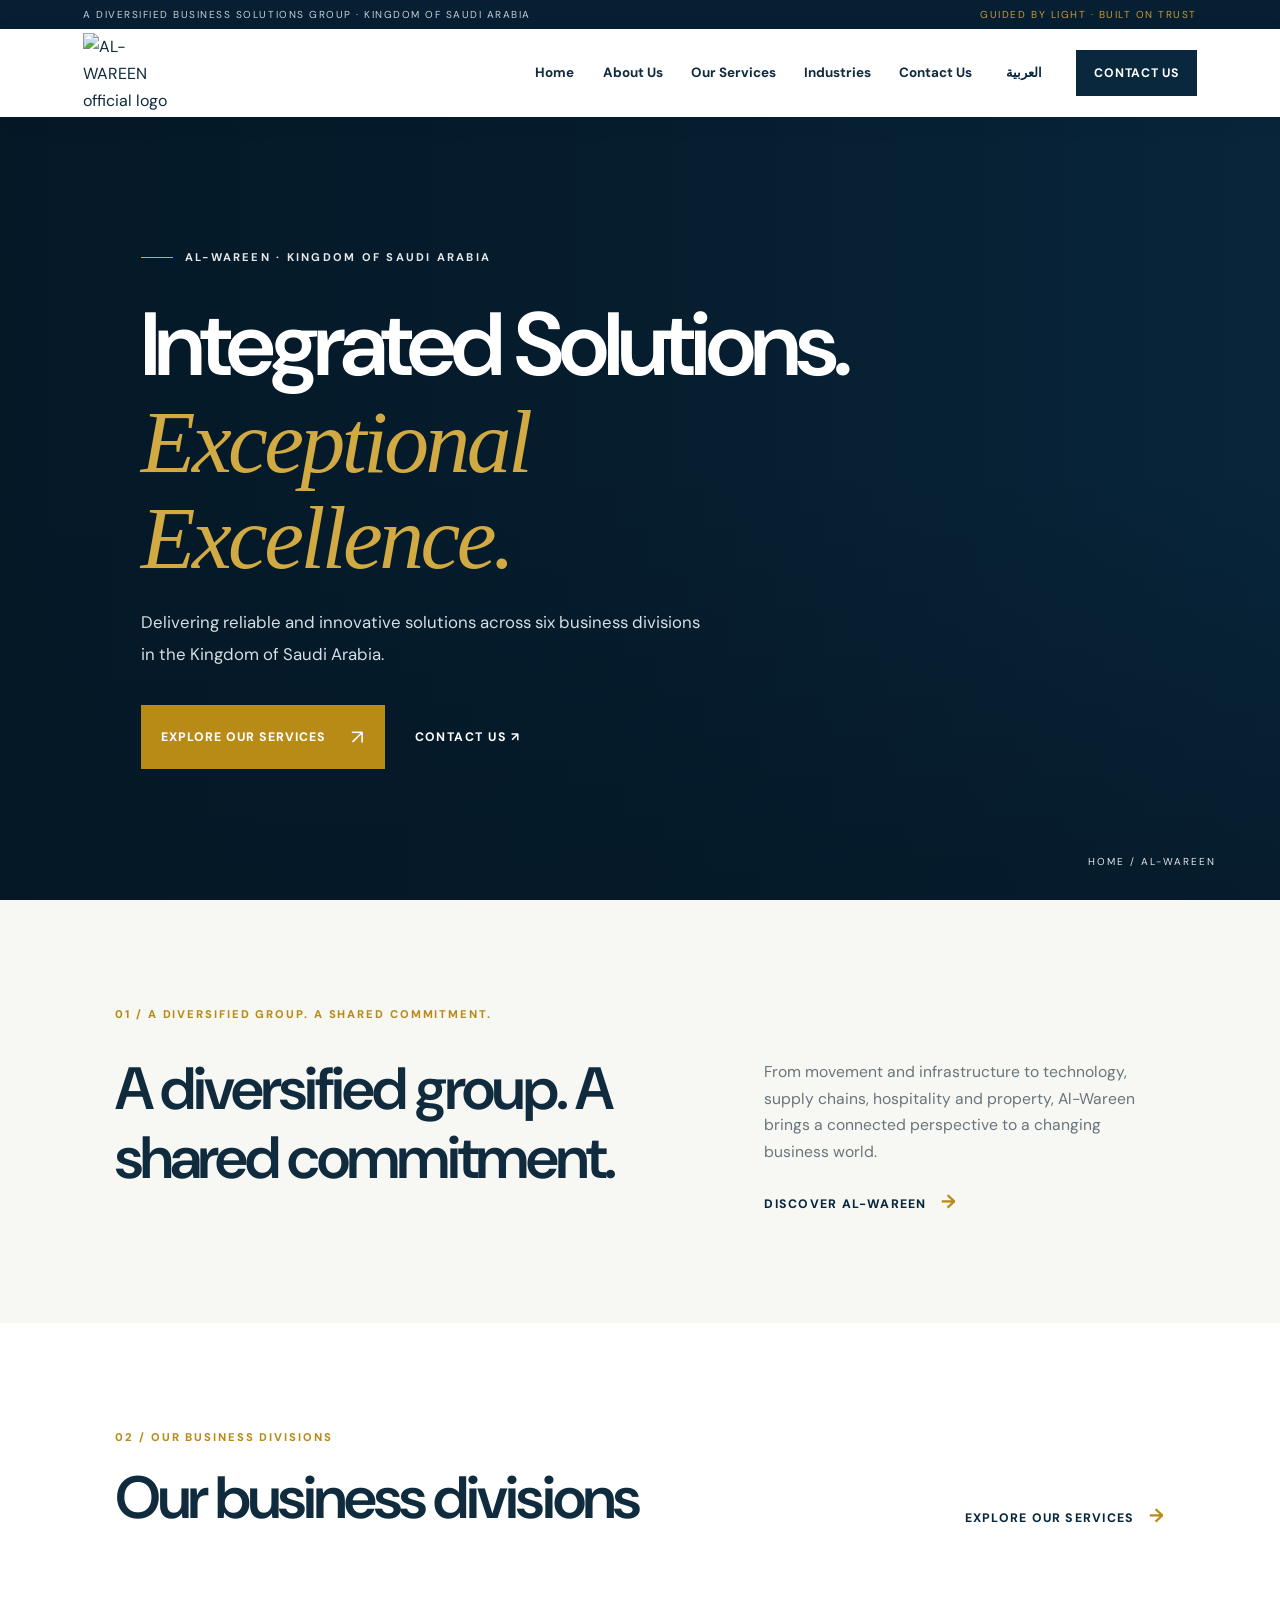
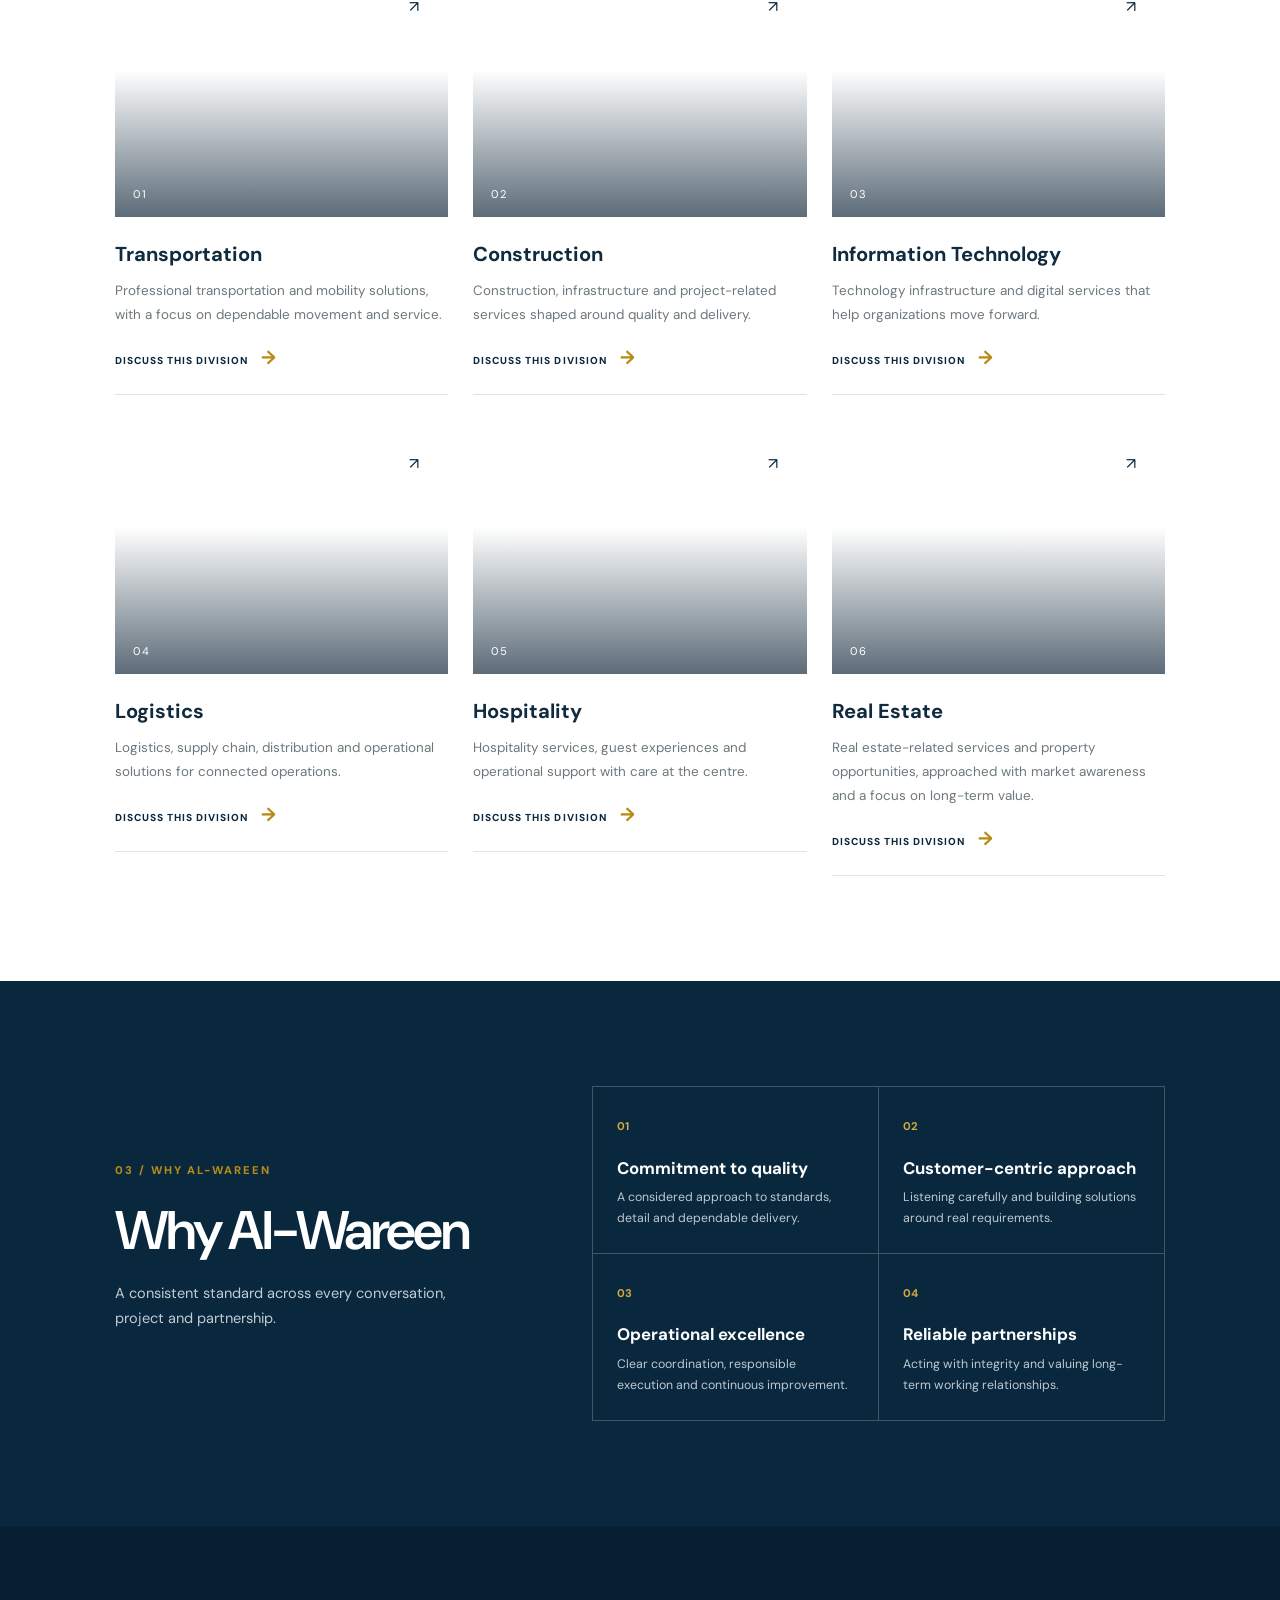
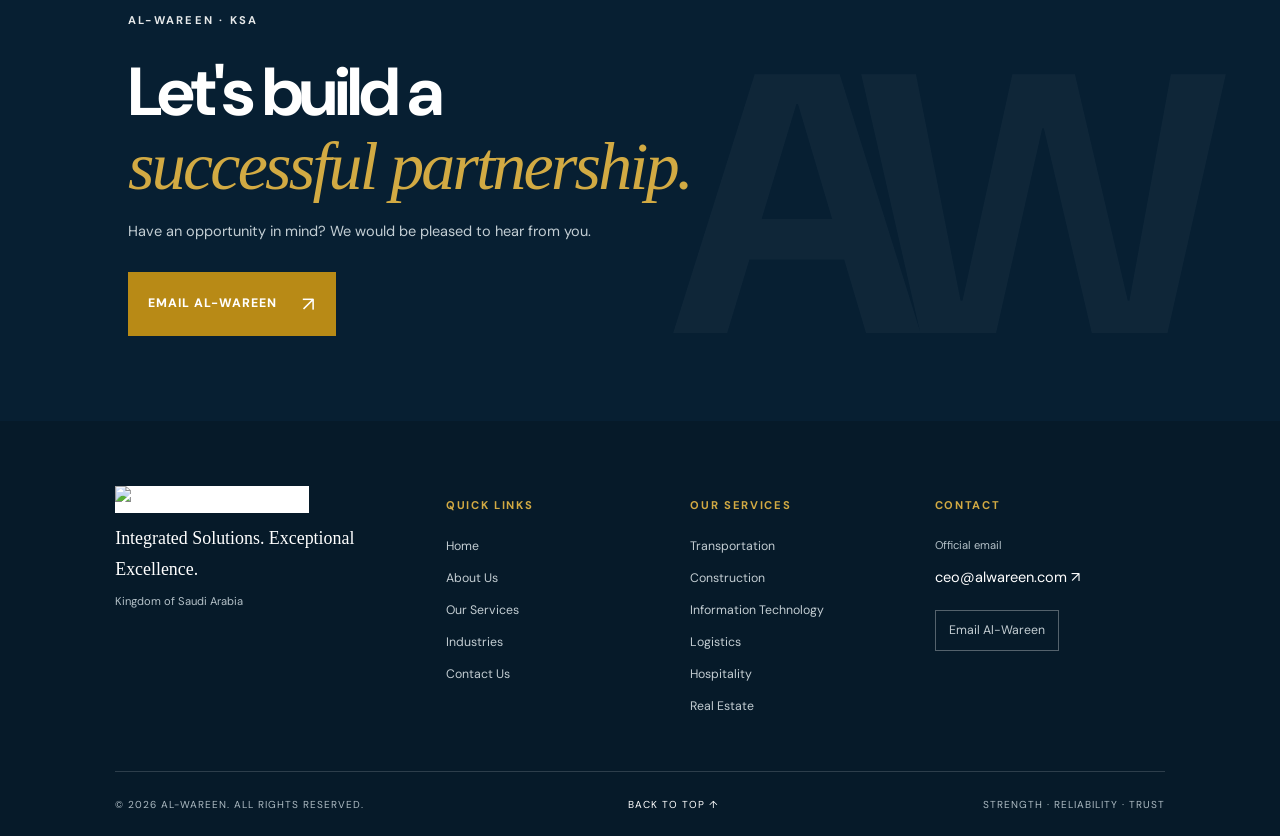
==== index.html @ acf9720a "files added" ====
<!doctype html><html lang="en" dir="ltr"><head><meta charset="utf-8"><meta name="viewport" content="width=device-width, initial-scale=1"><meta name="theme-color" content="#071f32"><meta name="description" content="A diversified Saudi business group connecting six service divisions through a commitment to trust, quality and thoughtful delivery."><title>AL-WAREEN | Integrated Solutions. Exceptional Excellence.</title><link rel="icon" href="assets/favicon.jpeg"><link rel="preconnect" href="https://fonts.googleapis.com"><link rel="preconnect" href="https://fonts.gstatic.com" crossorigin><link href="https://fonts.googleapis.com/css2?family=DM+Sans:wght@400;500;600;700;800&family=Manrope:wght@400;500;600;700;800&family=Noto+Sans+Arabic:wght@400;500;600;700;800&display=swap" rel="stylesheet"><link rel="stylesheet" href="styles.css"></head><body id="top"><div class="topline"><span data-t="tag"></span><span class="topline-right">GUIDED BY LIGHT · BUILT ON TRUST</span></div>
<header class="header"><a class="logo" href="index.html"><img src="assets/al-wareen-logo.jpeg" alt="AL-WAREEN official logo"></a>
<button class="hamburger" aria-label="Open menu" aria-expanded="false"><i></i><i></i><i></i></button>
<nav class="nav"><a href="index.html" data-t="home"></a><a href="about.html" data-t="about"></a><a href="services.html" data-t="services"></a><a href="industries.html" data-t="industries"></a><a href="contact.html" data-t="contact"></a><button class="lang"></button><a class="nav-button" href="mailto:ceo@alwareen.com" data-t="contactCta"></a></nav></header><main><section class="page-hero " style="--hero:url('https://www.abf.sa/media/a2e71f33-b5da-4e7d-829c-e1b1eebade3c.jpg')"><div class="hero-inner"><div class="eyebrow"><i></i><span data-t="eyebrow"></span></div><h1 data-t="homeTitle"></h1><p data-t="homeSub"></p><div class="hero-actions"><a class="gold-button" href="services.html"><span data-t="explore"></span><b>↗</b></a><a class="hero-link" href="mailto:ceo@alwareen.com"><span data-t="contact"></span> ↗</a></div></div><div class="hero-index">HOME / AL-WAREEN</div></section><section class="home-intro section"><div class="kicker">01 / <span data-t="homeIntro"></span></div><div class="intro-layout"><h2 data-t="homeIntro"></h2><div><p data-t="homeIntroText"></p><a class="inline-link" href="about.html"><span data-t="learn"></span> <b>→</b></a></div></div></section><section class="home-services section"><div class="section-head"><div><div class="kicker">02 / <span data-t="divisions"></span></div><h2 data-t="divisions"></h2></div><a class="inline-link" href="services.html"><span data-t="explore"></span> <b>→</b></a></div><div class="service-grid"><article class="service-card reveal" id="transportation"><div class="service-image" style="background-image:url('https://images.unsplash.com/photo-1519003722824-194d4455a60c?auto=format&fit=crop&w=900&q=85')"><span>01</span><a href="mailto:ceo@alwareen.com?subject=transport%20Inquiry">↗</a></div><div class="service-copy"><h3 data-t="transport"></h3><p data-t="transportText"></p><a class="inline-link" href="mailto:ceo@alwareen.com?subject=transport%20Inquiry"><span data-t="inquiry"></span> <b>→</b></a></div></article><article class="service-card reveal" id="construction"><div class="service-image" style="background-image:url('https://images.unsplash.com/photo-1504307651254-35680f356dfd?auto=format&fit=crop&w=900&q=85')"><span>02</span><a href="mailto:ceo@alwareen.com?subject=construction%20Inquiry">↗</a></div><div class="service-copy"><h3 data-t="construction"></h3><p data-t="constructionText"></p><a class="inline-link" href="mailto:ceo@alwareen.com?subject=construction%20Inquiry"><span data-t="inquiry"></span> <b>→</b></a></div></article><article class="service-card reveal" id="it"><div class="service-image" style="background-image:url('https://images.unsplash.com/photo-1518770660439-4636190af475?auto=format&fit=crop&w=900&q=85')"><span>03</span><a href="mailto:ceo@alwareen.com?subject=it%20Inquiry">↗</a></div><div class="service-copy"><h3 data-t="it"></h3><p data-t="itText"></p><a class="inline-link" href="mailto:ceo@alwareen.com?subject=it%20Inquiry"><span data-t="inquiry"></span> <b>→</b></a></div></article><article class="service-card reveal" id="logistics"><div class="service-image" style="background-image:url('https://images.unsplash.com/photo-1586528116311-ad8dd3c8310d?auto=format&fit=crop&w=900&q=85')"><span>04</span><a href="mailto:ceo@alwareen.com?subject=logistics%20Inquiry">↗</a></div><div class="service-copy"><h3 data-t="logistics"></h3><p data-t="logisticsText"></p><a class="inline-link" href="mailto:ceo@alwareen.com?subject=logistics%20Inquiry"><span data-t="inquiry"></span> <b>→</b></a></div></article><article class="service-card reveal" id="hospitality"><div class="service-image" style="background-image:url('https://images.unsplash.com/photo-1566073771259-6a8506099945?auto=format&fit=crop&w=900&q=85')"><span>05</span><a href="mailto:ceo@alwareen.com?subject=hospitality%20Inquiry">↗</a></div><div class="service-copy"><h3 data-t="hospitality"></h3><p data-t="hospitalityText"></p><a class="inline-link" href="mailto:ceo@alwareen.com?subject=hospitality%20Inquiry"><span data-t="inquiry"></span> <b>→</b></a></div></article><article class="service-card reveal" id="realestate"><div class="service-image" style="background-image:url('https://images.unsplash.com/photo-1600607687939-ce8a6c25118c?auto=format&fit=crop&w=900&q=85')"><span>06</span><a href="mailto:ceo@alwareen.com?subject=realestate%20Inquiry">↗</a></div><div class="service-copy"><h3 data-t="realestate"></h3><p data-t="realestateText"></p><a class="inline-link" href="mailto:ceo@alwareen.com?subject=realestate%20Inquiry"><span data-t="inquiry"></span> <b>→</b></a></div></article></div></section><section class="why section"><div><div class="kicker">03 / <span data-t="why"></span></div><h2 data-t="why"></h2><p data-t="whySub"></p></div><div class="why-grid"><article><b>01</b><h3 data-t="quality"></h3><p data-t="qualityText"></p></article><article><b>02</b><h3 data-t="customer"></h3><p data-t="customerText"></p></article><article><b>03</b><h3 data-t="excellence"></h3><p data-t="excellenceText"></p></article><article><b>04</b><h3 data-t="reliability"></h3><p data-t="reliabilityText"></p></article></div></section></main><section class="closing"><div><span class="eyebrow">AL-WAREEN · KSA</span><h2 data-t="ctaTitle"></h2><p data-t="ctaSub"></p><a class="gold-button" href="mailto:ceo@alwareen.com"><span data-t="email"></span><b>↗</b></a></div></section>
<footer class="footer"><div class="footer-grid"><div class="foot-brand"><img src="assets/al-wareen-logo.jpeg" alt="AL-WAREEN official logo"><p data-t="footerTag"></p><small data-t="country"></small></div><div><h4 data-t="quick"></h4><a href="index.html" data-t="home"></a><a href="about.html" data-t="about"></a><a href="services.html" data-t="services"></a><a href="industries.html" data-t="industries"></a><a href="contact.html" data-t="contact"></a></div><div><h4 data-t="ourServices"></h4><a href="services.html#transportation" data-t="transport"></a><a href="services.html#construction" data-t="construction"></a><a href="services.html#it" data-t="it"></a><a href="services.html#logistics" data-t="logistics"></a><a href="services.html#hospitality" data-t="hospitality"></a><a href="services.html#realestate" data-t="realestate"></a></div><div><h4 data-t="contactDetails"></h4><small data-t="official"></small><a class="foot-email" href="mailto:ceo@alwareen.com">ceo@alwareen.com ↗</a><a class="foot-mail-button" href="mailto:ceo@alwareen.com" data-t="email"></a></div></div><div class="copyright"><span>© 2026 AL-WAREEN. <span data-t="rights"></span></span><a href="#top" data-t="top"></a><span>STRENGTH · RELIABILITY · TRUST</span></div></footer><script src="script.js"></script></body></html>
---- styles.css ----
*{box-sizing:border-box}html{scroll-behavior:smooth;scroll-padding-top:100px}body{margin:0;background:#f7f7f4;color:#102b3d;font-family:"DM Sans","Manrope",Arial,sans-serif;line-height:1.7}a{text-decoration:none;color:inherit}.topline{height:29px;background:#071f32;color:#c5d0d6;padding:0 6.5%;display:flex;justify-content:space-between;align-items:center;font-size:10.08px;letter-spacing:.15em;text-transform:uppercase}.topline-right{color:#c49a38}.header{height:88px;padding:0 6.5%;display:flex;align-items:center;justify-content:space-between;background:#fff;position:sticky;top:0;z-index:50;box-shadow:0 4px 24px #08243a0b}.logo{width:91px;height:80px;display:flex;align-items:center}.logo img{width:100%;height:100%;object-fit:contain}.nav{display:flex;align-items:center;gap:clamp(15px,2.2vw,32px);font-size:13.44px;font-weight:700}.nav>a:not(.nav-button){transition:color .2s}.nav>a:hover{color:#b88a16}.lang{border:0;background:none;color:#09283e;font-weight:800;cursor:pointer}.nav-button{background:#09283e;color:#fff;padding:13px 18px;display:inline-block;font-size:12.32px;letter-spacing:.06em;text-transform:uppercase}.hamburger{display:none}.page-hero{min-height:670px;height:calc(100vh - 117px);max-height:830px;background:#09283e;position:relative;display:flex;align-items:center;color:white;overflow:hidden}.page-hero:before{content:"";position:absolute;inset:0;background-image:var(--hero);background-position:center;background-size:cover;transform:scale(1.02);animation:heroZoom 18s ease-in-out infinite alternate}.page-hero:after{content:"";position:absolute;inset:0;background:linear-gradient(90deg,rgba(4,23,37,.92),rgba(4,23,37,.66) 48%,rgba(4,23,37,.16)),linear-gradient(0deg,rgba(3,19,31,.5),transparent 55%)}.page-hero.compact{min-height:560px;height:68vh;max-height:680px}.hero-inner{position:relative;z-index:2;margin-left:clamp(28px,11vw,165px);width:min(770px,76%);padding:70px 0}.eyebrow{display:flex;align-items:center;gap:12px;color:#e5e8e9;font-size:11.2px;text-transform:uppercase;letter-spacing:.2em;font-weight:700}.eyebrow i{width:32px;height:1px;background:#d2aa43}.hero-inner h1{font-size:clamp(53.76px,7vw,98.56px);line-height:1.08;letter-spacing:-.055em;font-weight:600;margin:30px 0 20px}.hero-inner h1 em,.closing h2 em{font-family:Georgia,serif;color:#d2aa43;font-weight:400;letter-spacing:-.04em}.hero-inner>p{max-width:570px;color:#d5dfe4;font-size:16.8px;line-height:1.9}.hero-actions{display:flex;align-items:center;gap:30px;margin-top:34px}.gold-button{background:#b88a16;color:#fff;padding:15px 20px;min-width:200px;display:inline-flex;align-items:center;justify-content:space-between;gap:25px;font-size:12.32px;font-weight:800;letter-spacing:.08em;text-transform:uppercase;transition:.25s}.gold-button:hover{background:#d0a333;transform:translateY(-3px)}.gold-button b{font-size:20.16px;font-weight:400}.hero-link{color:#fff;font-size:12.32px;text-transform:uppercase;letter-spacing:.12em;font-weight:700}.hero-index{position:absolute;z-index:2;right:5%;bottom:30px;color:#e0e5e8;font-size:10.08px;letter-spacing:.2em}.section{padding:105px clamp(25px,9vw,140px)}.kicker{color:#b88a16;font-size:11.2px;text-transform:uppercase;letter-spacing:.17em;font-weight:800}.intro-layout{display:grid;grid-template-columns:1fr .75fr;gap:11%;align-items:start;margin-top:30px}.intro-layout h2,.section-head h2,.why h2,.commitment-copy h2,.markets-page>h2,.contact-message h2{font-size:clamp(40.32px,4.66vw,67.2px);line-height:1.16;letter-spacing:-.05em;font-weight:600;margin:0}.intro-layout p{font-size:15.68px;color:#69757c;margin:5px 0 20px}.inline-link{font-size:12.32px;text-transform:uppercase;letter-spacing:.1em;font-weight:800;color:#09283e}.inline-link b{color:#b88a16;padding-left:10px;font-size:19.04px}.home-intro{background:#f7f7f4}.home-intro .intro-layout h2{max-width:590px}.home-intro .intro-layout p{max-width:450px}.home-services{background:#fff}.section-head{display:flex;justify-content:space-between;align-items:end;gap:30px;margin-bottom:40px}.section-head h2{margin-top:16px}.section-head>p{max-width:380px;color:#6d777d;font-size:14.56px}.service-grid{display:grid;grid-template-columns:repeat(3,1fr);gap:34px 25px}.service-card{background:#fff;min-width:0;scroll-margin-top:120px}.service-image{height:245px;background-position:center;background-size:cover;position:relative;overflow:hidden}.service-image:after{content:"";position:absolute;inset:0;background:linear-gradient(0deg,#071f32a8,transparent 60%)}.service-image>span{position:absolute;z-index:1;left:18px;bottom:13px;color:#fff;font-size:11.2px;letter-spacing:.18em}.service-image>a{position:absolute;z-index:1;right:16px;top:16px;background:#fff;color:#09283e;width:36px;height:36px;display:grid;place-items:center;transition:.2s}.service-image>a:hover{background:#b88a16;color:#fff}.service-copy{padding:20px 0;border-bottom:1px solid #dfe3e3}.service-copy h3{font-size:20.16px;margin:0 0 7px}.service-copy p{font-size:13.44px;color:#6d777d;line-height:1.8;min-height:48px;margin:0 0 15px}.service-copy .inline-link{font-size:10.08px}.why{background:#09283e;color:#fff;display:grid;grid-template-columns:.8fr 1.2fr;gap:9%;align-items:center}.why h2{margin:20px 0;font-size:clamp(40.32px,4.24vw,60.48px)}.why>div:first-child>p{color:#c0ccd3;font-size:14.56px}.why-grid{display:grid;grid-template-columns:1fr 1fr;border-top:1px solid #ffffff38;border-left:1px solid #ffffff38}.why-grid article{padding:24px;border-right:1px solid #ffffff38;border-bottom:1px solid #ffffff38;min-height:160px}.why-grid b{font-size:11.2px;color:#d2aa43}.why-grid h3{font-size:16.8px;margin:15px 0 5px}.why-grid p{font-size:12.32px;color:#bdc9d0;margin:0}.about-overview{background:#f7f7f4}.about-overview .intro-layout{margin-bottom:55px}.about-panels{display:grid;grid-template-columns:repeat(3,1fr);gap:20px}.about-panels article{border-top:1px solid #d6dcdd;padding:22px 15px 10px 0}.about-panels span{color:#b88a16;font-size:12.32px}.about-panels h3{font-size:21.28px;margin:20px 0 8px}.about-panels p{color:#68747b;font-size:13.44px}.commitment{display:grid;grid-template-columns:1fr 1fr;min-height:460px;background:#09283e;color:#fff}.commitment-image{background:url("https://www.metalocus.es/sites/default/files/metalocus_rasem-badran_al-bujiri-development_01.jpg") center/cover}.commitment-copy{padding:80px clamp(30px,7vw,100px);align-self:center}.commitment-copy h2{margin:25px 0;font-size:50.4px}.commitment-copy>p{color:#c3ced4;font-size:15.68px}.services-page{background:#fff}.services-page .section-head>div h2{font-size:44.8px}.scope-note{font-size:12.32px;color:#758087;margin-top:30px;border-top:1px solid #e0e4e4;padding-top:16px}.markets-page{background:#f0f2ef}.markets-page>h2{margin-top:20px}.markets-sub{max-width:520px;color:#68747b;font-size:15.68px;margin:15px 0 40px}.market-grid{display:grid;grid-template-columns:repeat(3,1fr);border-top:1px solid #d5dcda;border-left:1px solid #d5dcda}.market-grid article{min-height:140px;padding:24px;display:grid;grid-template-columns:30px 1fr 20px;align-items:center;gap:12px;border-right:1px solid #d5dcda;border-bottom:1px solid #d5dcda;transition:background .2s}.market-grid article:hover{background:#fff}.market-grid span{color:#b88a16;font-size:11.2px}.market-grid b{font-size:15.68px}.market-grid i{font-style:normal;color:#b88a16;font-size:20.16px}.contact-page{display:grid;grid-template-columns:1fr .85fr;gap:10%;align-items:center;background:#f7f7f4}.contact-message h2{margin:25px 0;font-size:60.48px}.contact-message>p{max-width:510px;color:#6d777d;font-size:15.68px}.contact-card{border-left:1px solid #dfe3e3;padding:25px 0 25px 45px}.contact-card>span{font-size:11.2px;text-transform:uppercase;letter-spacing:.15em;color:#b88a16;font-weight:800}.contact-email{display:flex;justify-content:space-between;gap:10px;align-items:center;border-bottom:1px solid #dfe3e3;padding:17px 0;font-size:clamp(23.52px,2.65vw,34.72px);font-weight:700;letter-spacing:-.04em}.contact-email b{font-size:20.16px;color:#b88a16;font-weight:400}.contact-card>p{font-size:12.32px;color:#6d777d;margin:12px 0 22px}.mail-button{min-width:190px}.closing{background:#071f32;color:#fff;padding:85px clamp(25px,10vw,150px);position:relative;overflow:hidden}.closing:after{content:"AW";position:absolute;right:7%;bottom:-100px;font-size:369.6px;font-weight:800;letter-spacing:-.1em;color:#ffffff08;pointer-events:none}.closing>div{position:relative;z-index:1}.closing h2{font-size:clamp(44.8px,5.3vw,73.92px);line-height:1.1;letter-spacing:-.05em;margin:25px 0 15px}.closing p{color:#c3ced4;font-size:14.56px;margin-bottom:27px}.footer{background:#061a29;color:#fff;padding:65px clamp(25px,9vw,140px) 0}.footer-grid{display:grid;grid-template-columns:1.45fr 1fr 1fr 1.2fr;gap:5%;padding-bottom:55px}.foot-brand img{width:150px;height:150px;object-fit:contain;background:#fff}.foot-brand p{font-family:Georgia,serif;font-size:17.92px;margin:10px 0 2px}.foot-brand small,.footer-grid small{font-size:11.2px;color:#b5c2c9}.footer-grid>div:not(.foot-brand){display:flex;flex-direction:column;align-items:flex-start;gap:11px;padding-top:10px}.footer-grid h4{font-size:11.2px;color:#d2aa43;letter-spacing:.15em;text-transform:uppercase;margin:0 0 10px}.footer-grid a{font-size:12.32px;color:#c3cdd2}.footer-grid a:hover{color:#fff}.footer-grid .foot-email{font-size:14.56px;color:#fff}.foot-mail-button{border:1px solid #ffffff50;padding:9px 13px;margin-top:8px}.copyright{min-height:65px;border-top:1px solid #ffffff28;display:flex;align-items:center;justify-content:space-between;gap:20px;font-size:10.08px;color:#adbbc3;letter-spacing:.1em;text-transform:uppercase}.copyright a{color:#fff}.reveal{opacity:0;transform:translateY(18px);transition:.7s}.reveal.visible{opacity:1;transform:none}@keyframes heroZoom{from{transform:scale(1.02)}to{transform:scale(1.08)}}html[dir=rtl] body{font-family:"Noto Sans Arabic","DM Sans",sans-serif}html[dir=rtl] .hero-inner{margin-left:0;margin-right:clamp(28px,11vw,165px)}html[dir=rtl] .page-hero:after{background:linear-gradient(270deg,rgba(4,23,37,.92),rgba(4,23,37,.66) 48%,rgba(4,23,37,.16)),linear-gradient(0deg,rgba(3,19,31,.5),transparent 55%)}html[dir=rtl] .hero-index{right:auto;left:5%}html[dir=rtl] .contact-card{border-left:0;border-right:1px solid #dfe3e3;padding:25px 45px 25px 0}html[dir=rtl] .gold-button b{transform:scaleX(-1)}html[dir=rtl] .inline-link b{display:inline-block;transform:scaleX(-1);padding:0 10px 0 0}
@media(max-width:900px){.header{height:78px}.nav{gap:13px;font-size:11.2px}.nav-button{padding:10px 12px}.logo{height:72px;width:82px}.section{padding:80px 7vw}.service-image{height:200px}.footer-grid{grid-template-columns:1.2fr 1fr 1fr;row-gap:30px}.footer-grid>div:last-child{grid-column:2/4}}
@media(max-width:680px){.topline{font-size:8.96px;letter-spacing:.08em}.topline-right{display:none}.header{height:70px;padding:0 22px}.logo{height:65px;width:75px}.hamburger{display:flex;flex-direction:column;gap:5px;background:none;border:0;padding:10px}.hamburger i{width:23px;height:2px;background:#09283e}.nav{display:none;position:absolute;top:70px;left:0;right:0;background:#fff;padding:18px 25px 25px;box-shadow:0 15px 25px #071f3220;align-items:stretch;flex-direction:column;gap:0}.nav.open{display:flex}.nav>a:not(.nav-button),.lang{padding:12px 0;border-bottom:1px solid #e1e5e5;text-align:start}.nav-button{margin-top:15px;text-align:center}.page-hero{height:650px;min-height:0;max-height:none}.page-hero.compact{height:520px;min-height:0}.hero-inner{margin:0 25px;width:auto;padding:60px 0}.hero-inner h1{font-size:clamp(48.16px,12.72vw,68.32px)}.hero-inner>p{font-size:14.56px}.hero-index{right:25px;bottom:20px;font-size:8.96px}.hero-actions{gap:18px;flex-wrap:wrap}.section{padding:70px 25px}.intro-layout,.why,.contact-page{grid-template-columns:1fr;gap:25px}.intro-layout h2,.section-head h2,.why h2,.markets-page>h2{font-size:44.8px}.section-head{display:block}.section-head>p{margin-top:15px}.service-grid{grid-template-columns:1fr;gap:28px}.service-image{height:245px}.service-copy p{min-height:0}.why-grid{grid-template-columns:1fr 1fr}.why-grid article{padding:17px;min-height:160px}.about-panels{grid-template-columns:1fr;gap:10px}.about-panels article{padding:18px 0}.commitment{grid-template-columns:1fr}.commitment-image{min-height:300px}.commitment-copy{padding:55px 25px}.commitment-copy h2{font-size:43.68px}.market-grid{grid-template-columns:1fr 1fr}.market-grid article{min-height:115px;padding:15px 12px;grid-template-columns:22px 1fr 15px;gap:7px}.market-grid b{font-size:12.32px}.contact-message h2{font-size:48.16px}.contact-card{border:0;border-top:1px solid #dfe3e3;padding:25px 0 0}.contact-email{font-size:24.64px}.closing{padding:65px 25px}.closing h2{font-size:51.52px}.footer{padding:50px 25px 0}.footer-grid{grid-template-columns:1fr 1fr;gap:30px 20px}.foot-brand{grid-column:1/3}.foot-brand img{width:135px;height:135px}.footer-grid>div:last-child{grid-column:auto}.copyright{padding:18px 0;flex-wrap:wrap;font-size:8.96px}.copyright span:last-child{width:100%}html[dir=rtl] .hero-inner{margin:0 25px}html[dir=rtl] .contact-card{border:0;border-top:1px solid #dfe3e3;padding:25px 0 0}}
@media(prefers-reduced-motion:reduce){html{scroll-behavior:auto}*,*:before,*:after{animation-duration:.01ms!important;transition-duration:.01ms!important}}

.ceo-section{position:relative;overflow:hidden;background:#fff;padding:100px clamp(25px,9vw,140px);display:grid;grid-template-columns:110px minmax(0,850px);gap:35px;align-items:start}
.ceo-mark{font-family:Georgia,serif;font-size:150px;line-height:.8;color:#d2aa43;opacity:.9}
.ceo-content h2{font-size:clamp(34px,4vw,54px);line-height:1.16;letter-spacing:-.045em;margin:20px 0 24px;color:#102b3d}
.ceo-content>p{font-size:16px;line-height:2;color:#65727a;max-width:850px}
.ceo-signature{display:flex;flex-direction:column;gap:4px;border-top:1px solid #dfe3e3;padding-top:20px;margin-top:32px;max-width:390px}
.ceo-signature strong{font-size:18px;color:#09283e}
.ceo-signature span{font-size:13px;color:#b88a16;font-weight:800;letter-spacing:.08em;text-transform:uppercase}
html[dir=rtl] .ceo-section{grid-template-columns:minmax(0,850px) 110px}
html[dir=rtl] .ceo-mark{grid-column:2;grid-row:1}
html[dir=rtl] .ceo-content{grid-column:1;grid-row:1}
@media(max-width:680px){.ceo-section{grid-template-columns:1fr;gap:10px;padding:70px 25px}.ceo-mark{font-size:90px}.ceo-content h2{font-size:38px}html[dir=rtl] .ceo-section{grid-template-columns:1fr}html[dir=rtl] .ceo-mark,html[dir=rtl] .ceo-content{grid-column:1;grid-row:auto}}

/* CEO portrait paired with the CEO message */
.ceo-section{display:grid;grid-template-columns:minmax(260px,390px) minmax(0,1fr);gap:clamp(32px,6vw,86px);align-items:center}
.ceo-photo-wrap{position:relative;max-width:390px;width:100%;aspect-ratio:4/5;overflow:hidden;border-radius:4px;background:#e9edf0;box-shadow:18px 18px 0 rgba(194,151,45,.16)}
.ceo-photo{display:block;width:100%;height:100%;object-fit:cover;object-position:center 34%}
.ceo-content{max-width:820px}
.ceo-content .kicker{margin-bottom:16px}
.ceo-content h2{margin-top:14px}
.ceo-mark{display:none}
html[dir=rtl] .ceo-section{grid-template-columns:minmax(0,1fr) minmax(260px,390px)}
html[dir=rtl] .ceo-photo-wrap{grid-column:2;grid-row:1}
html[dir=rtl] .ceo-content{grid-column:1;grid-row:1}
@media(max-width:760px){
 .ceo-section{grid-template-columns:1fr;gap:34px}
 .ceo-photo-wrap{max-width:340px;aspect-ratio:1/1;margin-inline:auto}
 .ceo-content{max-width:none}
 html[dir=rtl] .ceo-section{grid-template-columns:1fr}
 html[dir=rtl] .ceo-photo-wrap,html[dir=rtl] .ceo-content{grid-column:1;grid-row:auto}
}
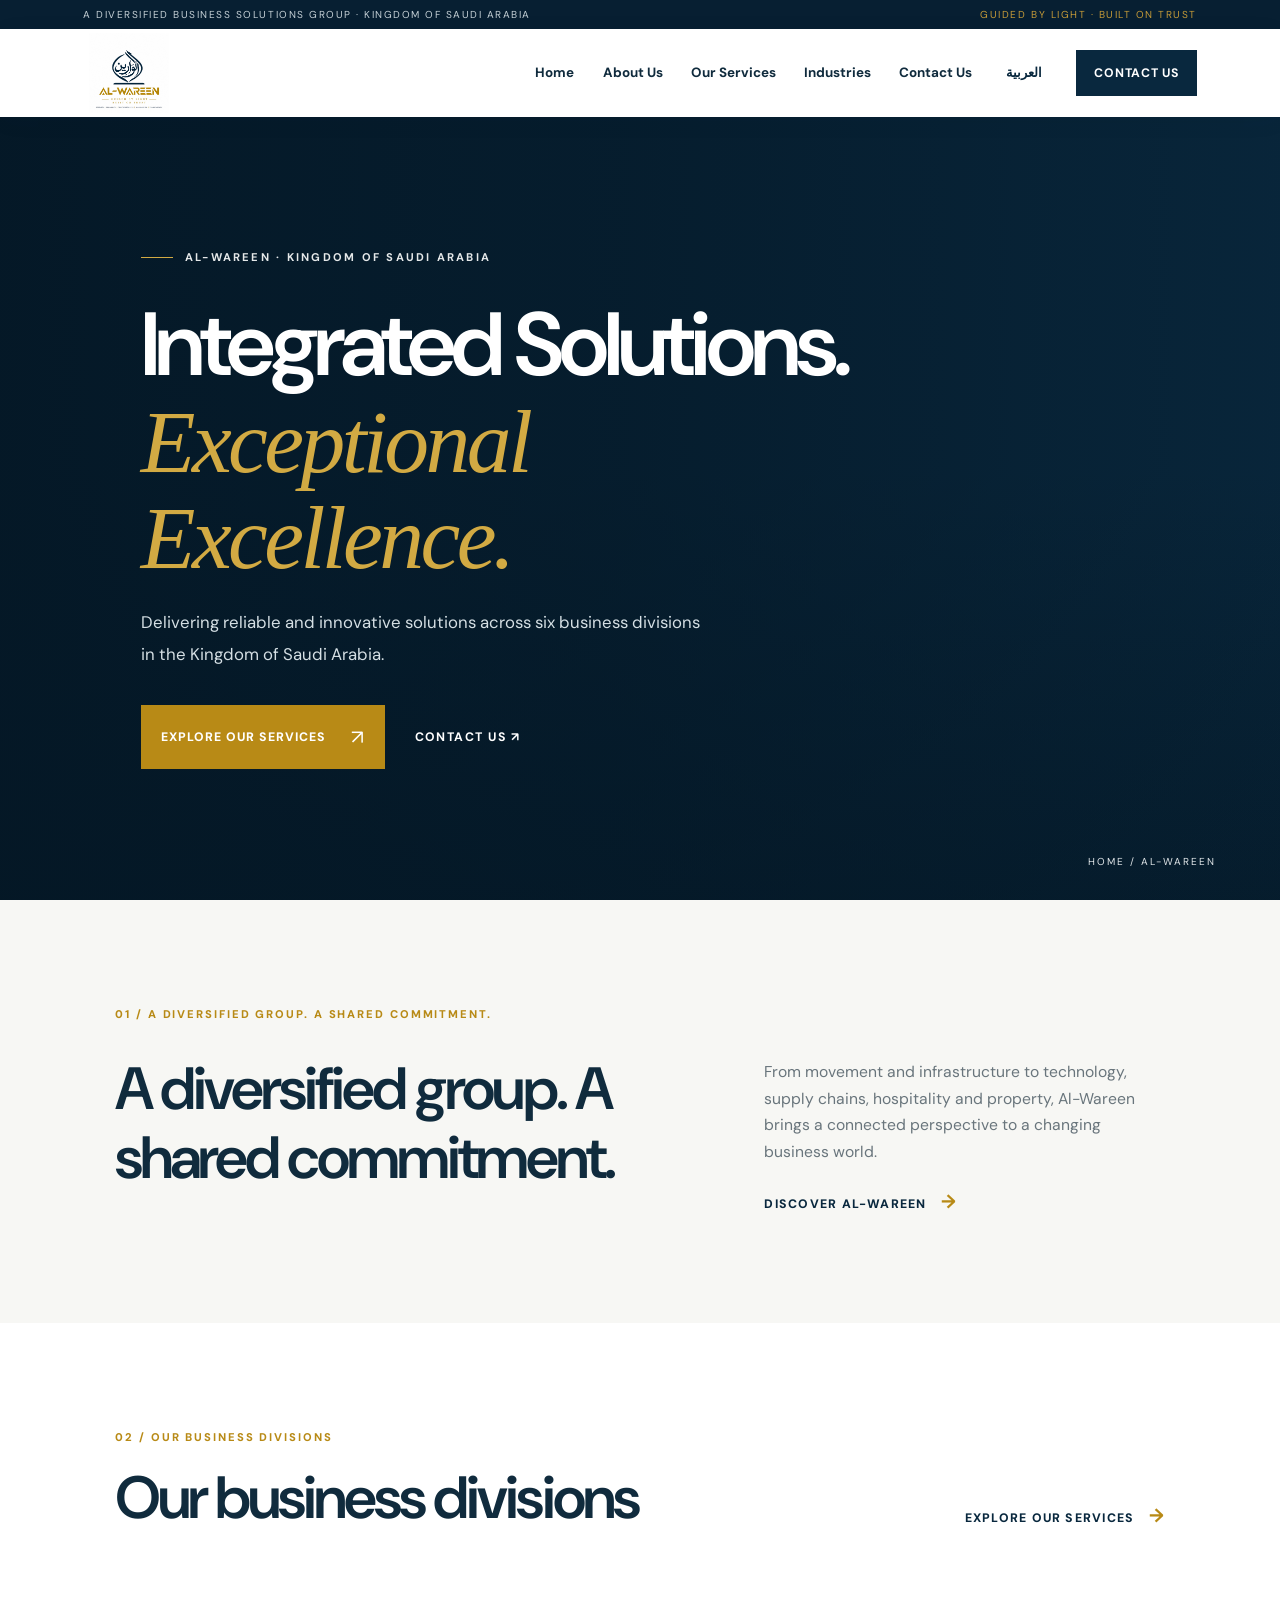
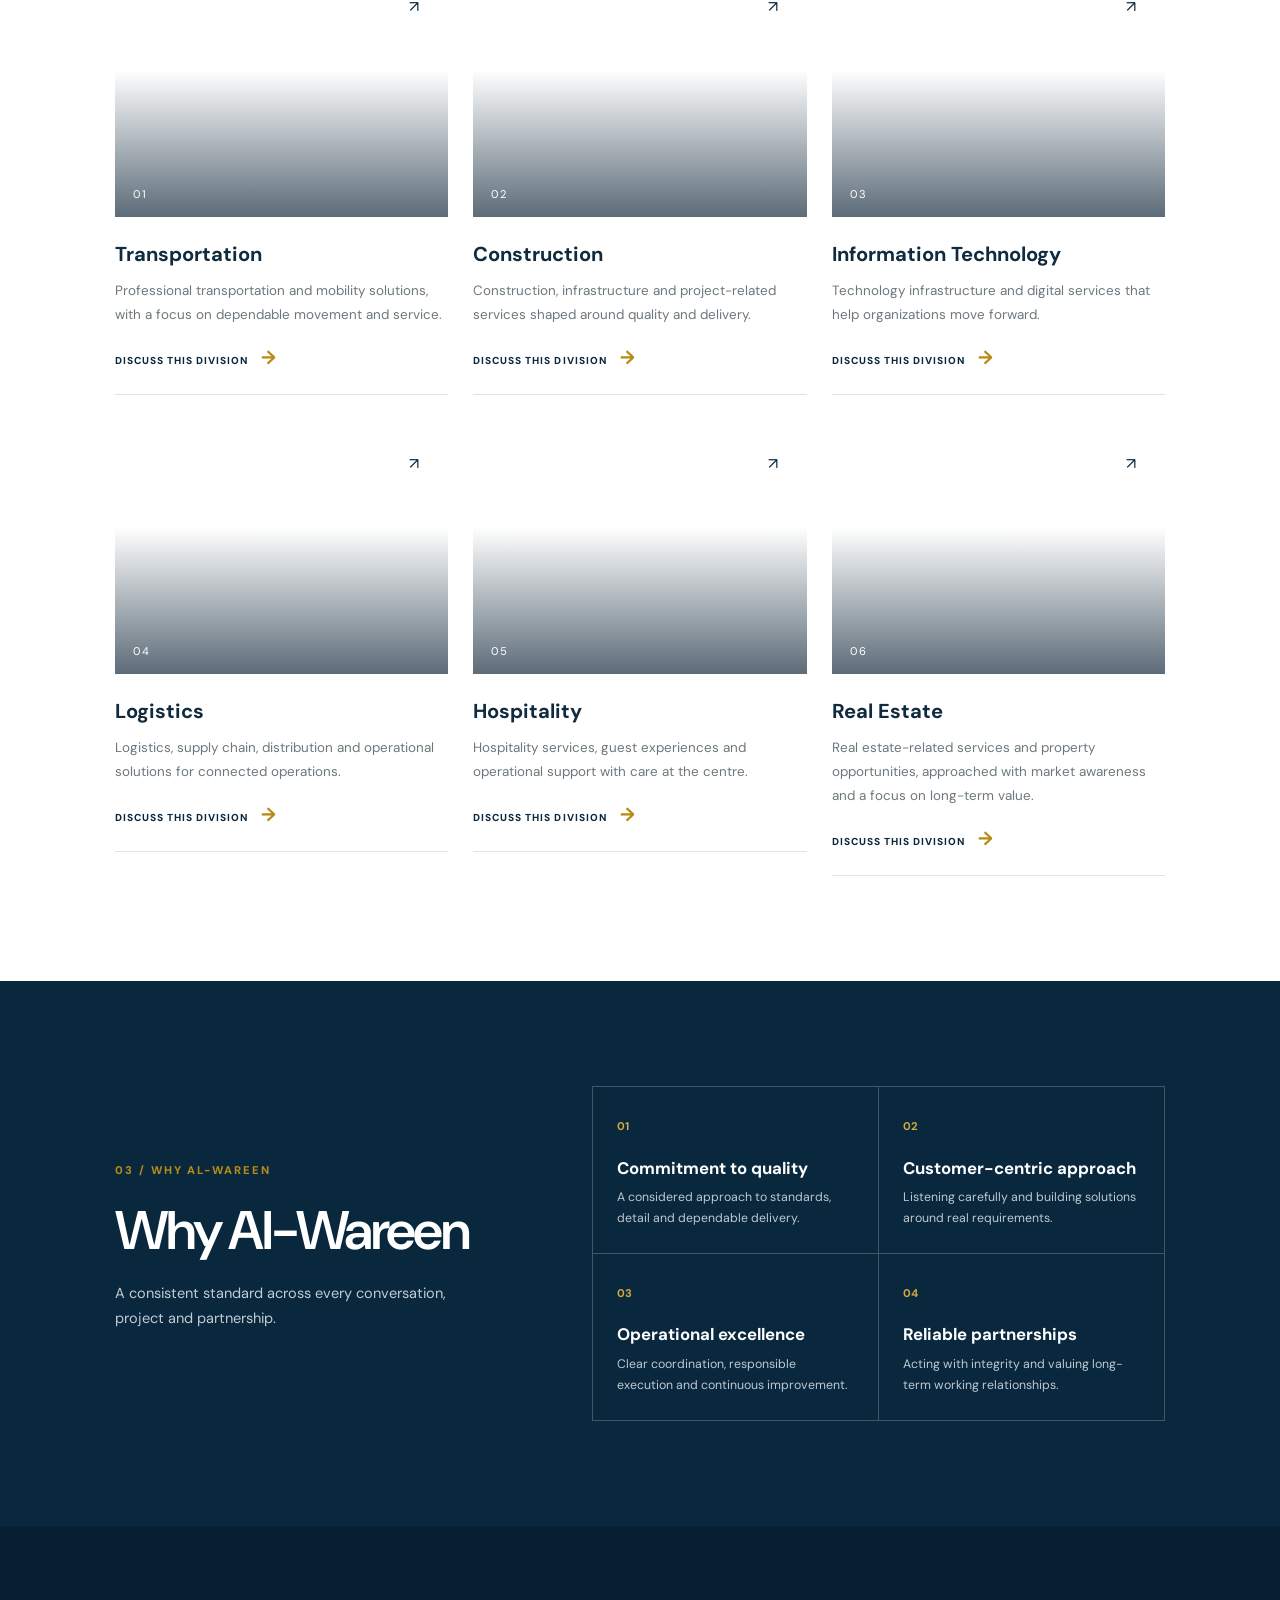
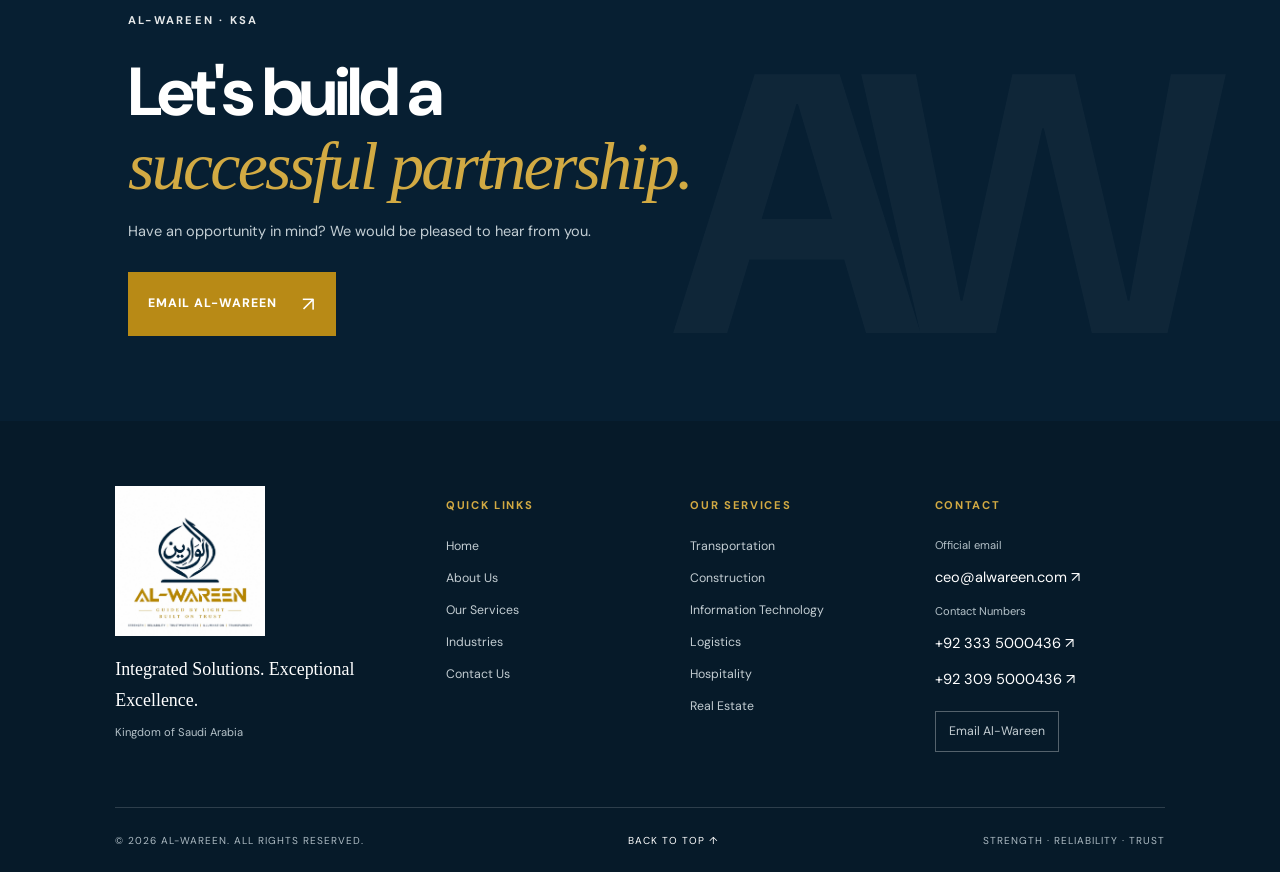
==== commit 0d652c8d: "Update index.html" ====
--- a/index.html
+++ b/index.html
@@ -1,5 +1,385 @@
-<!doctype html><html lang="en" dir="ltr"><head><meta charset="utf-8"><meta name="viewport" content="width=device-width, initial-scale=1"><meta name="theme-color" content="#071f32"><meta name="description" content="A diversified Saudi business group connecting six service divisions through a commitment to trust, quality and thoughtful delivery."><title>AL-WAREEN | Integrated Solutions. Exceptional Excellence.</title><link rel="icon" href="assets/favicon.jpeg"><link rel="preconnect" href="https://fonts.googleapis.com"><link rel="preconnect" href="https://fonts.gstatic.com" crossorigin><link href="https://fonts.googleapis.com/css2?family=DM+Sans:wght@400;500;600;700;800&family=Manrope:wght@400;500;600;700;800&family=Noto+Sans+Arabic:wght@400;500;600;700;800&display=swap" rel="stylesheet"><link rel="stylesheet" href="styles.css"></head><body id="top"><div class="topline"><span data-t="tag"></span><span class="topline-right">GUIDED BY LIGHT · BUILT ON TRUST</span></div>
-<header class="header"><a class="logo" href="index.html"><img src="assets/al-wareen-logo.jpeg" alt="AL-WAREEN official logo"></a>
-<button class="hamburger" aria-label="Open menu" aria-expanded="false"><i></i><i></i><i></i></button>
-<nav class="nav"><a href="index.html" data-t="home"></a><a href="about.html" data-t="about"></a><a href="services.html" data-t="services"></a><a href="industries.html" data-t="industries"></a><a href="contact.html" data-t="contact"></a><button class="lang"></button><a class="nav-button" href="mailto:ceo@alwareen.com" data-t="contactCta"></a></nav></header><main><section class="page-hero " style="--hero:url('https://www.abf.sa/media/a2e71f33-b5da-4e7d-829c-e1b1eebade3c.jpg')"><div class="hero-inner"><div class="eyebrow"><i></i><span data-t="eyebrow"></span></div><h1 data-t="homeTitle"></h1><p data-t="homeSub"></p><div class="hero-actions"><a class="gold-button" href="services.html"><span data-t="explore"></span><b>↗</b></a><a class="hero-link" href="mailto:ceo@alwareen.com"><span data-t="contact"></span> ↗</a></div></div><div class="hero-index">HOME / AL-WAREEN</div></section><section class="home-intro section"><div class="kicker">01 / <span data-t="homeIntro"></span></div><div class="intro-layout"><h2 data-t="homeIntro"></h2><div><p data-t="homeIntroText"></p><a class="inline-link" href="about.html"><span data-t="learn"></span> <b>→</b></a></div></div></section><section class="home-services section"><div class="section-head"><div><div class="kicker">02 / <span data-t="divisions"></span></div><h2 data-t="divisions"></h2></div><a class="inline-link" href="services.html"><span data-t="explore"></span> <b>→</b></a></div><div class="service-grid"><article class="service-card reveal" id="transportation"><div class="service-image" style="background-image:url('https://images.unsplash.com/photo-1519003722824-194d4455a60c?auto=format&fit=crop&w=900&q=85')"><span>01</span><a href="mailto:ceo@alwareen.com?subject=transport%20Inquiry">↗</a></div><div class="service-copy"><h3 data-t="transport"></h3><p data-t="transportText"></p><a class="inline-link" href="mailto:ceo@alwareen.com?subject=transport%20Inquiry"><span data-t="inquiry"></span> <b>→</b></a></div></article><article class="service-card reveal" id="construction"><div class="service-image" style="background-image:url('https://images.unsplash.com/photo-1504307651254-35680f356dfd?auto=format&fit=crop&w=900&q=85')"><span>02</span><a href="mailto:ceo@alwareen.com?subject=construction%20Inquiry">↗</a></div><div class="service-copy"><h3 data-t="construction"></h3><p data-t="constructionText"></p><a class="inline-link" href="mailto:ceo@alwareen.com?subject=construction%20Inquiry"><span data-t="inquiry"></span> <b>→</b></a></div></article><article class="service-card reveal" id="it"><div class="service-image" style="background-image:url('https://images.unsplash.com/photo-1518770660439-4636190af475?auto=format&fit=crop&w=900&q=85')"><span>03</span><a href="mailto:ceo@alwareen.com?subject=it%20Inquiry">↗</a></div><div class="service-copy"><h3 data-t="it"></h3><p data-t="itText"></p><a class="inline-link" href="mailto:ceo@alwareen.com?subject=it%20Inquiry"><span data-t="inquiry"></span> <b>→</b></a></div></article><article class="service-card reveal" id="logistics"><div class="service-image" style="background-image:url('https://images.unsplash.com/photo-1586528116311-ad8dd3c8310d?auto=format&fit=crop&w=900&q=85')"><span>04</span><a href="mailto:ceo@alwareen.com?subject=logistics%20Inquiry">↗</a></div><div class="service-copy"><h3 data-t="logistics"></h3><p data-t="logisticsText"></p><a class="inline-link" href="mailto:ceo@alwareen.com?subject=logistics%20Inquiry"><span data-t="inquiry"></span> <b>→</b></a></div></article><article class="service-card reveal" id="hospitality"><div class="service-image" style="background-image:url('https://images.unsplash.com/photo-1566073771259-6a8506099945?auto=format&fit=crop&w=900&q=85')"><span>05</span><a href="mailto:ceo@alwareen.com?subject=hospitality%20Inquiry">↗</a></div><div class="service-copy"><h3 data-t="hospitality"></h3><p data-t="hospitalityText"></p><a class="inline-link" href="mailto:ceo@alwareen.com?subject=hospitality%20Inquiry"><span data-t="inquiry"></span> <b>→</b></a></div></article><article class="service-card reveal" id="realestate"><div class="service-image" style="background-image:url('https://images.unsplash.com/photo-1600607687939-ce8a6c25118c?auto=format&fit=crop&w=900&q=85')"><span>06</span><a href="mailto:ceo@alwareen.com?subject=realestate%20Inquiry">↗</a></div><div class="service-copy"><h3 data-t="realestate"></h3><p data-t="realestateText"></p><a class="inline-link" href="mailto:ceo@alwareen.com?subject=realestate%20Inquiry"><span data-t="inquiry"></span> <b>→</b></a></div></article></div></section><section class="why section"><div><div class="kicker">03 / <span data-t="why"></span></div><h2 data-t="why"></h2><p data-t="whySub"></p></div><div class="why-grid"><article><b>01</b><h3 data-t="quality"></h3><p data-t="qualityText"></p></article><article><b>02</b><h3 data-t="customer"></h3><p data-t="customerText"></p></article><article><b>03</b><h3 data-t="excellence"></h3><p data-t="excellenceText"></p></article><article><b>04</b><h3 data-t="reliability"></h3><p data-t="reliabilityText"></p></article></div></section></main><section class="closing"><div><span class="eyebrow">AL-WAREEN · KSA</span><h2 data-t="ctaTitle"></h2><p data-t="ctaSub"></p><a class="gold-button" href="mailto:ceo@alwareen.com"><span data-t="email"></span><b>↗</b></a></div></section>
-<footer class="footer"><div class="footer-grid"><div class="foot-brand"><img src="assets/al-wareen-logo.jpeg" alt="AL-WAREEN official logo"><p data-t="footerTag"></p><small data-t="country"></small></div><div><h4 data-t="quick"></h4><a href="index.html" data-t="home"></a><a href="about.html" data-t="about"></a><a href="services.html" data-t="services"></a><a href="industries.html" data-t="industries"></a><a href="contact.html" data-t="contact"></a></div><div><h4 data-t="ourServices"></h4><a href="services.html#transportation" data-t="transport"></a><a href="services.html#construction" data-t="construction"></a><a href="services.html#it" data-t="it"></a><a href="services.html#logistics" data-t="logistics"></a><a href="services.html#hospitality" data-t="hospitality"></a><a href="services.html#realestate" data-t="realestate"></a></div><div><h4 data-t="contactDetails"></h4><small data-t="official"></small><a class="foot-email" href="mailto:ceo@alwareen.com">ceo@alwareen.com ↗</a><a class="foot-mail-button" href="mailto:ceo@alwareen.com" data-t="email"></a></div></div><div class="copyright"><span>© 2026 AL-WAREEN. <span data-t="rights"></span></span><a href="#top" data-t="top"></a><span>STRENGTH · RELIABILITY · TRUST</span></div></footer><script src="script.js"></script></body></html>+
+<!doctype html>
+<html lang="en" dir="ltr">
+<head>
+  <meta charset="utf-8">
+  <meta name="viewport" content="width=device-width, initial-scale=1">
+  <meta name="theme-color" content="#071f32">
+  <meta name="description" content="A diversified Saudi business group connecting six service divisions through a commitment to trust, quality and thoughtful delivery.">
+
+  <title>AL-WAREEN | Integrated Solutions. Exceptional Excellence.</title>
+
+  <link rel="icon" href="assets/favicon.jpeg">
+
+  <link rel="preconnect" href="https://fonts.googleapis.com">
+  <link rel="preconnect" href="https://fonts.gstatic.com" crossorigin>
+
+  <link href="https://fonts.googleapis.com/css2?family=DM+Sans:wght@400;500;600;700;800&family=Manrope:wght@400;500;600;700;800&family=Noto+Sans+Arabic:wght@400;500;600;700;800&display=swap" rel="stylesheet">
+
+  <link rel="stylesheet" href="styles.css">
+</head>
+
+<body id="top">
+
+<div class="topline">
+  <span data-t="tag"></span>
+  <span class="topline-right">GUIDED BY LIGHT · BUILT ON TRUST</span>
+</div>
+
+<header class="header">
+
+  <a class="logo" href="index.html">
+    <img src="assets/al-wareen-logo.jpeg" alt="AL-WAREEN official logo">
+  </a>
+
+  <button class="hamburger" aria-label="Open menu" aria-expanded="false">
+    <i></i><i></i><i></i>
+  </button>
+
+  <nav class="nav">
+    <a href="index.html" data-t="home"></a>
+    <a href="about.html" data-t="about"></a>
+    <a href="services.html" data-t="services"></a>
+    <a href="industries.html" data-t="industries"></a>
+    <a href="contact.html" data-t="contact"></a>
+
+    <button class="lang"></button>
+
+    <a class="nav-button" href="mailto:ceo@alwareen.com" data-t="contactCta"></a>
+  </nav>
+
+</header>
+
+<main>
+
+  <!-- HERO SECTION -->
+  <section class="page-hero" style="--hero:url('https://www.abf.sa/media/a2e71f33-b5da-4e7d-829c-e1b1eebade3c.jpg')">
+
+    <div class="hero-inner">
+
+      <div class="eyebrow">
+        <i></i>
+        <span data-t="eyebrow"></span>
+      </div>
+
+      <h1 data-t="homeTitle"></h1>
+
+      <p data-t="homeSub"></p>
+
+      <div class="hero-actions">
+
+        <a class="gold-button" href="services.html">
+          <span data-t="explore"></span>
+          <b>↗</b>
+        </a>
+
+        <a class="hero-link" href="mailto:ceo@alwareen.com">
+          <span data-t="contact"></span> ↗
+        </a>
+
+      </div>
+    </div>
+
+    <div class="hero-index">HOME / AL-WAREEN</div>
+
+  </section>
+
+  <!-- ABOUT INTRO -->
+  <section class="home-intro section">
+
+    <div class="kicker">01 / <span data-t="homeIntro"></span></div>
+
+    <div class="intro-layout">
+
+      <h2 data-t="homeIntro"></h2>
+
+      <div>
+        <p data-t="homeIntroText"></p>
+
+        <a class="inline-link" href="about.html">
+          <span data-t="learn"></span>
+          <b>→</b>
+        </a>
+      </div>
+
+    </div>
+
+  </section>
+
+  <!-- SERVICES -->
+  <section class="home-services section">
+
+    <div class="section-head">
+
+      <div>
+        <div class="kicker">02 / <span data-t="divisions"></span></div>
+        <h2 data-t="divisions"></h2>
+      </div>
+
+      <a class="inline-link" href="services.html">
+        <span data-t="explore"></span>
+        <b>→</b>
+      </a>
+
+    </div>
+
+    <div class="service-grid">
+
+      <article class="service-card reveal" id="transportation">
+
+        <div class="service-image" style="background-image:url('https://images.unsplash.com/photo-1519003722824-194d4455a60c?auto=format&fit=crop&w=900&q=85')">
+          <span>01</span>
+          <a href="mailto:ceo@alwareen.com?subject=Transportation%20Inquiry">↗</a>
+        </div>
+
+        <div class="service-copy">
+          <h3 data-t="transport"></h3>
+          <p data-t="transportText"></p>
+
+          <a class="inline-link" href="mailto:ceo@alwareen.com?subject=Transportation%20Inquiry">
+            <span data-t="inquiry"></span> <b>→</b>
+          </a>
+        </div>
+
+      </article>
+
+      <article class="service-card reveal" id="construction">
+
+        <div class="service-image" style="background-image:url('https://images.unsplash.com/photo-1504307651254-35680f356dfd?auto=format&fit=crop&w=900&q=85')">
+          <span>02</span>
+          <a href="mailto:ceo@alwareen.com?subject=Construction%20Inquiry">↗</a>
+        </div>
+
+        <div class="service-copy">
+          <h3 data-t="construction"></h3>
+          <p data-t="constructionText"></p>
+
+          <a class="inline-link" href="mailto:ceo@alwareen.com?subject=Construction%20Inquiry">
+            <span data-t="inquiry"></span> <b>→</b>
+          </a>
+        </div>
+
+      </article>
+
+      <article class="service-card reveal" id="it">
+
+        <div class="service-image" style="background-image:url('https://images.unsplash.com/photo-1518770660439-4636190af475?auto=format&fit=crop&w=900&q=85')">
+          <span>03</span>
+          <a href="mailto:ceo@alwareen.com?subject=IT%20Inquiry">↗</a>
+        </div>
+
+        <div class="service-copy">
+          <h3 data-t="it"></h3>
+          <p data-t="itText"></p>
+
+          <a class="inline-link" href="mailto:ceo@alwareen.com?subject=IT%20Inquiry">
+            <span data-t="inquiry"></span> <b>→</b>
+          </a>
+        </div>
+
+      </article>
+
+      <article class="service-card reveal" id="logistics">
+
+        <div class="service-image" style="background-image:url('https://images.unsplash.com/photo-1586528116311-ad8dd3c8310d?auto=format&fit=crop&w=900&q=85')">
+          <span>04</span>
+          <a href="mailto:ceo@alwareen.com?subject=Logistics%20Inquiry">↗</a>
+        </div>
+
+        <div class="service-copy">
+          <h3 data-t="logistics"></h3>
+          <p data-t="logisticsText"></p>
+
+          <a class="inline-link" href="mailto:ceo@alwareen.com?subject=Logistics%20Inquiry">
+            <span data-t="inquiry"></span> <b>→</b>
+          </a>
+        </div>
+
+      </article>
+
+      <article class="service-card reveal" id="hospitality">
+
+        <div class="service-image" style="background-image:url('https://images.unsplash.com/photo-1566073771259-6a8506099945?auto=format&fit=crop&w=900&q=85')">
+          <span>05</span>
+          <a href="mailto:ceo@alwareen.com?subject=Hospitality%20Inquiry">↗</a>
+        </div>
+
+        <div class="service-copy">
+          <h3 data-t="hospitality"></h3>
+          <p data-t="hospitalityText"></p>
+
+          <a class="inline-link" href="mailto:ceo@alwareen.com?subject=Hospitality%20Inquiry">
+            <span data-t="inquiry"></span> <b>→</b>
+          </a>
+        </div>
+
+      </article>
+
+      <article class="service-card reveal" id="realestate">
+
+        <div class="service-image" style="background-image:url('https://images.unsplash.com/photo-1600607687939-ce8a6c25118c?auto=format&fit=crop&w=900&q=85')">
+          <span>06</span>
+          <a href="mailto:ceo@alwareen.com?subject=Real%20Estate%20Inquiry">↗</a>
+        </div>
+
+        <div class="service-copy">
+          <h3 data-t="realestate"></h3>
+          <p data-t="realestateText"></p>
+
+          <a class="inline-link" href="mailto:ceo@alwareen.com?subject=Real%20Estate%20Inquiry">
+            <span data-t="inquiry"></span> <b>→</b>
+          </a>
+        </div>
+
+      </article>
+
+    </div>
+
+  </section>
+
+  <!-- WHY AL-WAREEN -->
+  <section class="why section">
+
+    <div>
+      <div class="kicker">03 / <span data-t="why"></span></div>
+      <h2 data-t="why"></h2>
+      <p data-t="whySub"></p>
+    </div>
+
+    <div class="why-grid">
+
+      <article>
+        <b>01</b>
+        <h3 data-t="quality"></h3>
+        <p data-t="qualityText"></p>
+      </article>
+
+      <article>
+        <b>02</b>
+        <h3 data-t="customer"></h3>
+        <p data-t="customerText"></p>
+      </article>
+
+      <article>
+        <b>03</b>
+        <h3 data-t="excellence"></h3>
+        <p data-t="excellenceText"></p>
+      </article>
+
+      <article>
+        <b>04</b>
+        <h3 data-t="reliability"></h3>
+        <p data-t="reliabilityText"></p>
+      </article>
+
+    </div>
+
+  </section>
+
+</main>
+
+<!-- CALL TO ACTION -->
+<section class="closing">
+
+  <div>
+    <span class="eyebrow">AL-WAREEN · KSA</span>
+
+    <h2 data-t="ctaTitle"></h2>
+
+    <p data-t="ctaSub"></p>
+
+    <a class="gold-button" href="mailto:ceo@alwareen.com">
+      <span data-t="email"></span>
+      <b>↗</b>
+    </a>
+  </div>
+
+</section>
+
+<!-- FOOTER -->
+<footer class="footer">
+
+  <div class="footer-grid">
+
+    <!-- BRAND -->
+    <div class="foot-brand">
+
+      <img src="assets/al-wareen-logo.jpeg" alt="AL-WAREEN official logo">
+
+      <p data-t="footerTag"></p>
+
+      <small data-t="country"></small>
+
+    </div>
+
+    <!-- QUICK LINKS -->
+    <div>
+
+      <h4 data-t="quick"></h4>
+
+      <a href="index.html" data-t="home"></a>
+      <a href="about.html" data-t="about"></a>
+      <a href="services.html" data-t="services"></a>
+      <a href="industries.html" data-t="industries"></a>
+      <a href="contact.html" data-t="contact"></a>
+
+    </div>
+
+    <!-- SERVICES -->
+    <div>
+
+      <h4 data-t="ourServices"></h4>
+
+      <a href="services.html#transportation" data-t="transport"></a>
+      <a href="services.html#construction" data-t="construction"></a>
+      <a href="services.html#it" data-t="it"></a>
+      <a href="services.html#logistics" data-t="logistics"></a>
+      <a href="services.html#hospitality" data-t="hospitality"></a>
+      <a href="services.html#realestate" data-t="realestate"></a>
+
+    </div>
+
+    <!-- UPDATED CONTACT INFORMATION -->
+    <div class="footer-contact">
+
+      <h4 data-t="contactDetails"></h4>
+
+      <small data-t="official"></small>
+
+      <a class="foot-email" href="mailto:ceo@alwareen.com">
+        ceo@alwareen.com ↗
+      </a>
+
+      <small>Contact Numbers</small>
+
+      <a class="foot-email" href="tel:+923335000436">
+        +92 333 5000436 ↗
+      </a>
+
+      <a class="foot-email" href="tel:+923095000436">
+        +92 309 5000436 ↗
+      </a>
+
+      <a class="foot-mail-button" href="mailto:ceo@alwareen.com" data-t="email"></a>
+
+    </div>
+
+  </div>
+
+  <!-- COPYRIGHT -->
+  <div class="copyright">
+
+    <span>© 2026 AL-WAREEN. <span data-t="rights"></span></span>
+
+    <a href="#top" data-t="top"></a>
+
+    <span>STRENGTH · RELIABILITY · TRUST</span>
+
+  </div>
+
+</footer>
+
+<script src="script.js"></script>
+
+</body>
+</html>
